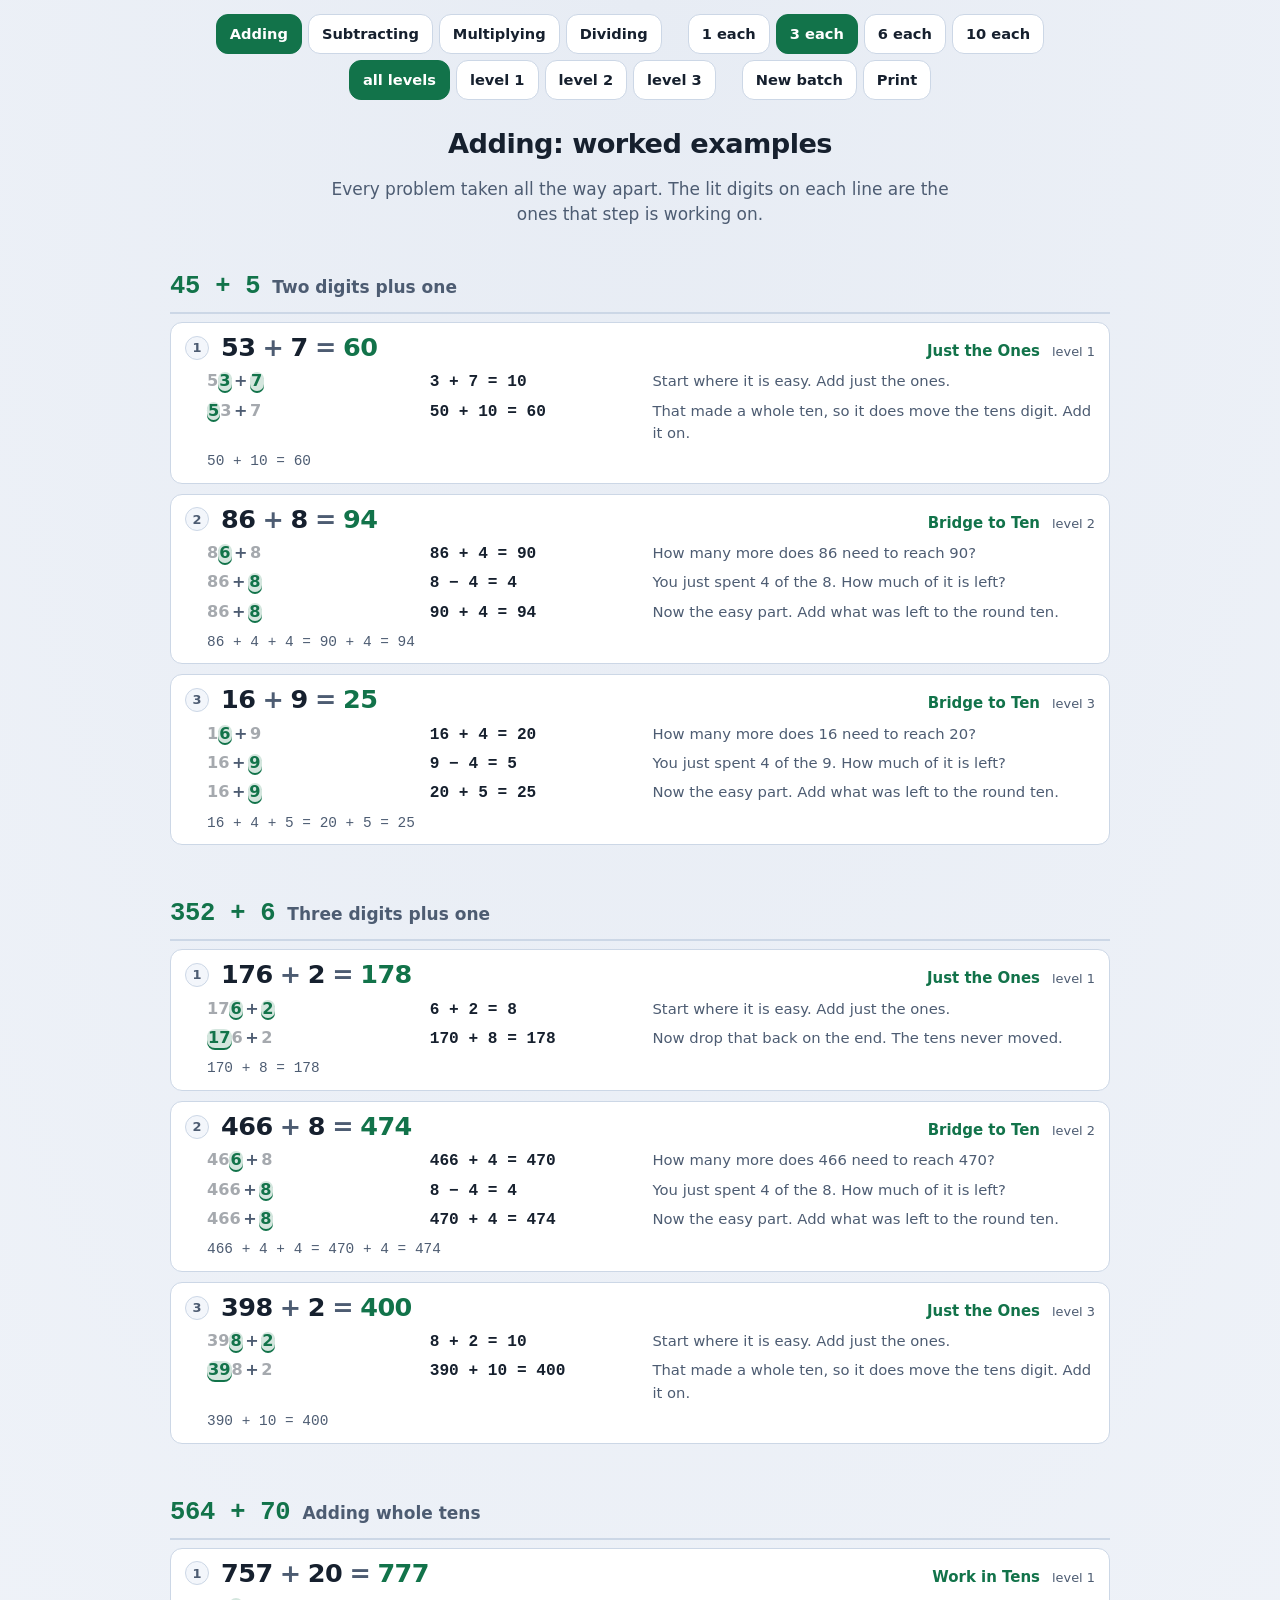
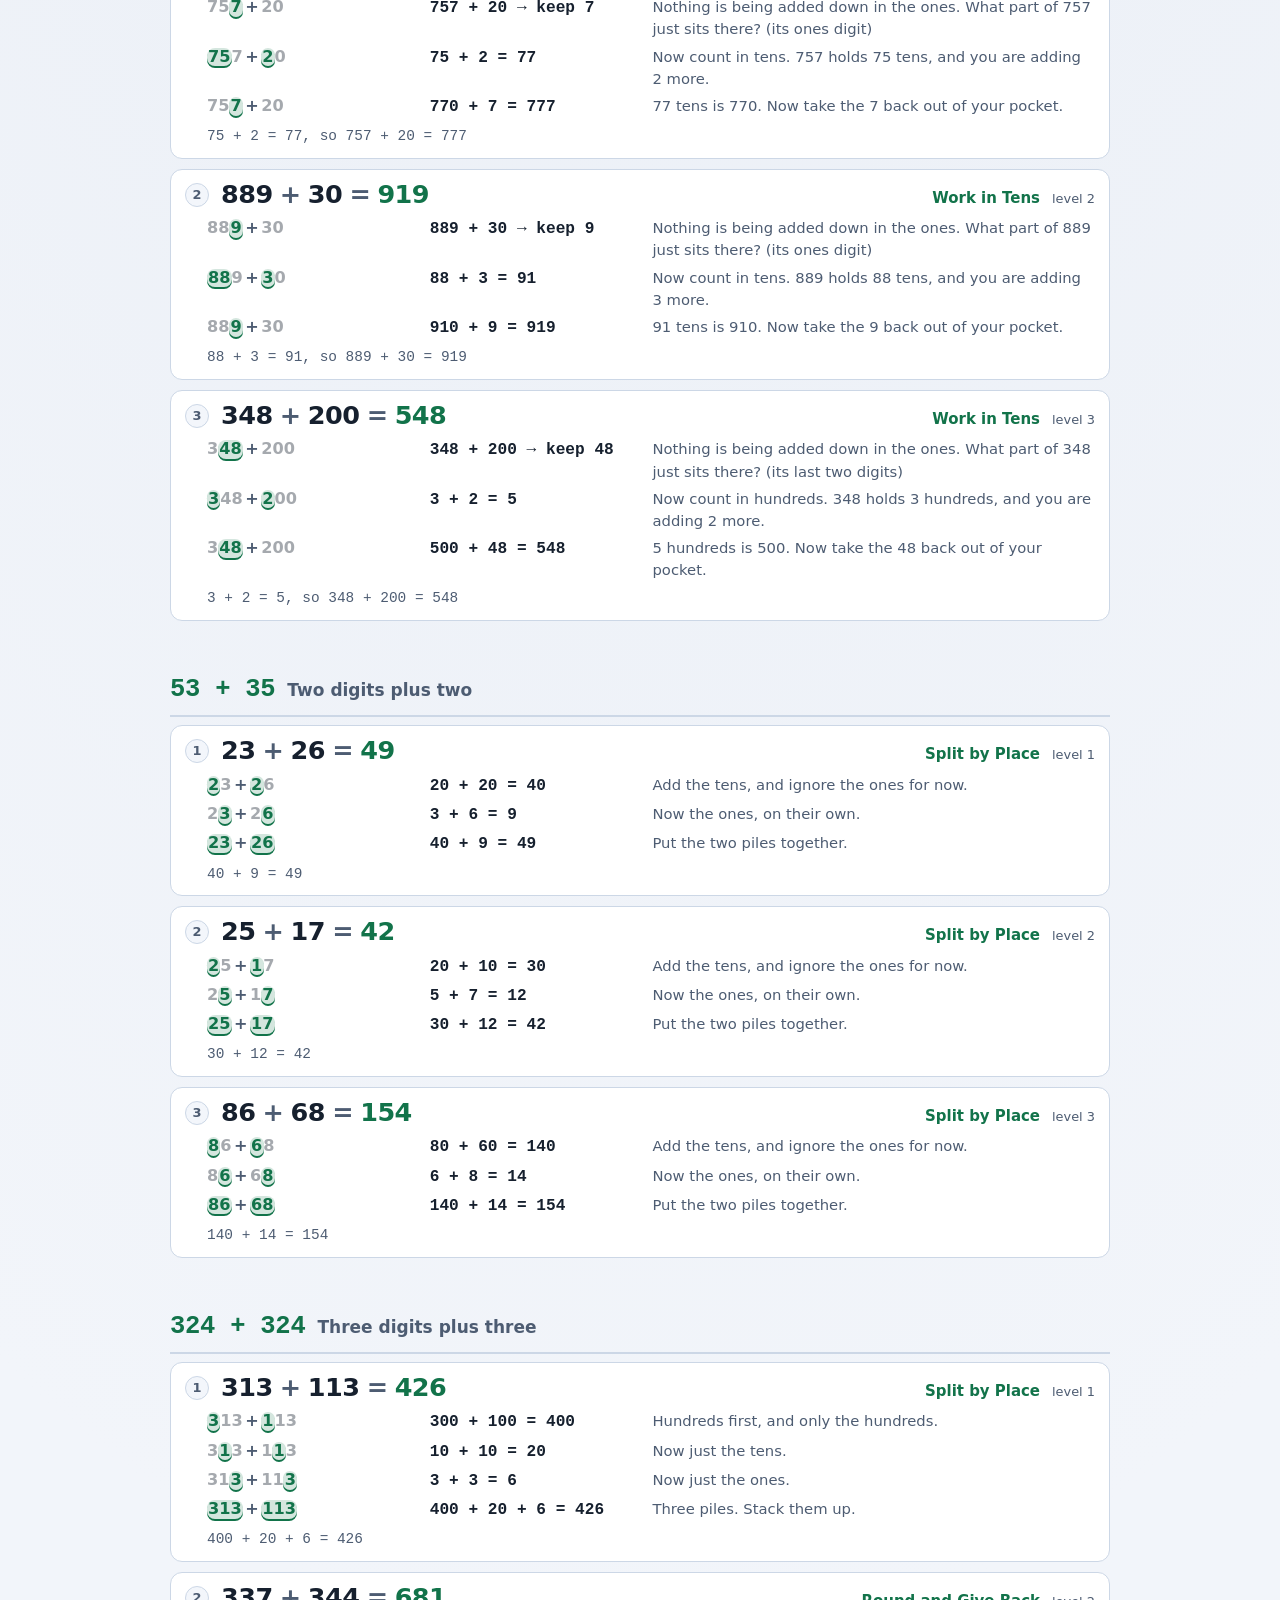
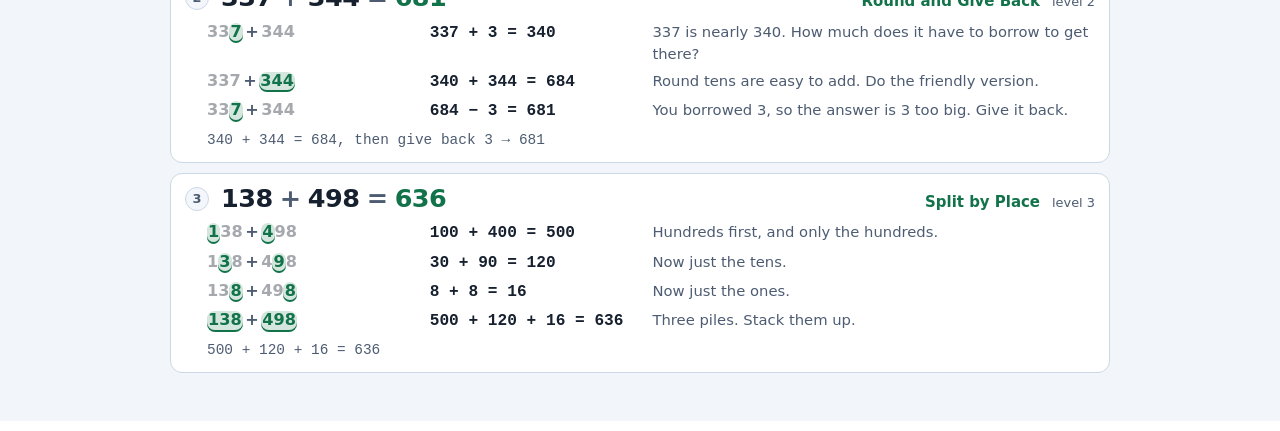
==== examples.html @ 5e605564 "Lots more worked examples, and fix what a content sweep turned up Printing every rung at every level" ====
<!DOCTYPE html>
<html lang="en">
<head>
<meta charset="utf-8">
<meta name="viewport" content="width=device-width, initial-scale=1, viewport-fit=cover">
<title>Number Dojo: worked examples</title>
<meta name="description" content="Fully worked step by step solutions for every kind of problem in Number Dojo. Printable.">
<script>
  (function () {
    var pref = 'auto';
    try {
      var slot = localStorage.getItem('nd.slot');
      if (slot !== '2' && slot !== '3') slot = '1';
      var key = slot === '1' ? 'nd.save.v1' : 'nd.save.v1.s' + slot;
      pref = (JSON.parse(localStorage.getItem(key) || '{}').theme) || 'auto';
    } catch (e) {}
    var light = pref === 'light' ||
      (pref !== 'dark' && window.matchMedia && window.matchMedia('(prefers-color-scheme: light)').matches);
    document.documentElement.dataset.theme = light ? 'light' : 'dark';
  })();
</script>
<link rel="stylesheet" href="css/dojo.css">
<link rel="icon" href="data:image/svg+xml,<svg xmlns='http://www.w3.org/2000/svg' viewBox='0 0 32 32'><text y='26' font-size='26'>&#129518;</text></svg>">
</head>
<body data-hue="grass">
<main id="sheetpage" class="screen"></main>
<div id="toast" class="hidden" role="status"></div>
<div id="fx" aria-hidden="true"></div>
<script type="module" src="js/examples.js"></script>
</body>
</html>
---- css/dojo.css ----
/* Number Dojo. One stylesheet, two themes, no frameworks.

   The type is big on purpose. This is read by an eight year old on a laptop he
   is leaning away from, and the working out is the content, so the numbers are
   the largest thing on the page and everything else gets out of their way.

   Each gym recolors the page through --key, set from body[data-hue], so the
   Spark Gym feels different from the Tide Gym without four stylesheets. */

:root {
  --bg: #101826;
  --bg2: #16202f;
  --card: #1b2739;
  --card2: #223046;
  --ink: #eef3fa;
  --ink-dim: #a3b3c9;
  --line: #2e4058;
  --key: #58d68d;
  --key-ink: #06231a;
  --gold: #ffd45e;
  --rose: #ff8a8d;
  --sky: #6ec6ff;
  --focus: #ffd45e;
  --shadow: 0 12px 34px rgba(0, 0, 0, .45);
  --radius: 16px;
}

html[data-theme="light"] {
  --bg: #f2f5fa;
  --bg2: #e7ecf4;
  --card: #ffffff;
  --card2: #f3f6fb;
  --ink: #16202e;
  --ink-dim: #4d5c72;
  --line: #ccd7e6;
  --key: #12734a;
  --key-ink: #ffffff;
  --gold: #8a6100;
  --rose: #b4262a;
  --sky: #14567f;
  --focus: #7a4a00;
  --shadow: 0 8px 24px rgba(24, 40, 64, .14);
}

/* Gym colors. Contrast is checked against both backgrounds: the dark values
   are the bright ones and the light theme overrides them below. */
body[data-hue="grass"]    { --key: #6ede8a; --key-ink: #08240f; }
body[data-hue="water"]    { --key: #6ec6ff; --key-ink: #052033; }
body[data-hue="electric"] { --key: #ffd45e; --key-ink: #2b2000; }
body[data-hue="rock"]     { --key: #d9b382; --key-ink: #2a1c08; }
body[data-hue="home"]     { --key: #b39cff; --key-ink: #16093a; }
html[data-theme="light"] body[data-hue="grass"]    { --key: #12734a; --key-ink: #fff; }
html[data-theme="light"] body[data-hue="water"]    { --key: #14567f; --key-ink: #fff; }
html[data-theme="light"] body[data-hue="electric"] { --key: #7a5200; --key-ink: #fff; }
html[data-theme="light"] body[data-hue="rock"]     { --key: #7a4b17; --key-ink: #fff; }
html[data-theme="light"] body[data-hue="home"]     { --key: #4b32a8; --key-ink: #fff; }

* { box-sizing: border-box; }
html, body {
  margin: 0; min-height: 100%;
  background: radial-gradient(120% 90% at 50% 0%, var(--bg2), var(--bg));
  color: var(--ink);
  font: 17px/1.5 ui-rounded, "Nunito", "Segoe UI", system-ui, -apple-system, sans-serif;
  -webkit-text-size-adjust: 100%;
}
body { display: flex; flex-direction: column; align-items: center; padding: 8px 10px 32px; overscroll-behavior-y: contain; }
.hidden { display: none !important; }
button { font: inherit; color: inherit; }
:focus-visible { outline: 3px solid var(--focus); outline-offset: 2px; border-radius: 8px; }

/* --------------------------------------------------------------- top bar --- */
#topbar {
  width: 100%; max-width: 880px; display: flex; align-items: center; gap: 12px;
  background: var(--card); border: 1px solid var(--line); border-radius: var(--radius);
  padding: 8px 12px; margin-bottom: 12px; box-shadow: var(--shadow);
}
#topbar .sprite.small { height: 46px; width: auto; cursor: pointer; }
.tinfo { flex: 1; min-width: 90px; }
.trow { display: flex; align-items: baseline; gap: 8px; }
.trow b { font-size: 1.02rem; }
.lvl { color: var(--key); font-weight: 700; font-size: .86rem; }
.bar { height: 8px; background: var(--card2); border-radius: 99px; overflow: hidden; border: 1px solid var(--line); }
.bar-fill { display: block; height: 100%; background: var(--key); transition: width .4s ease; }
.badges { display: flex; gap: 5px; }
.badge { width: 15px; height: 15px; border-radius: 4px; border: 2px solid var(--line); background: transparent; transform: rotate(45deg); }
.badge.won { border-color: transparent; box-shadow: 0 0 10px rgba(255, 212, 94, .5); }
.badge.b-grass.won { background: #6ede8a; } .badge.b-water.won { background: #6ec6ff; }
.badge.b-electric.won { background: #ffd45e; } .badge.b-rock.won { background: #d9b382; }

/* ---------------------------------------------------------------- screen --- */
.screen { width: 100%; max-width: 880px; display: flex; flex-direction: column; align-items: stretch; gap: 12px; }
.title { font-size: clamp(1.7rem, 6vw, 2.6rem); margin: 6px 0 0; text-align: center; letter-spacing: -.02em; }
.title.small { font-size: clamp(1.2rem, 4vw, 1.6rem); }
.kicker, .idea { text-align: center; color: var(--ink-dim); margin: 0 0 4px; }
.idea { max-width: 620px; margin: 0 auto 6px; }
.stats { display: flex; gap: 18px; justify-content: center; color: var(--ink-dim); font-size: .85rem; }

/* ----------------------------------------------------------------- gyms ---- */
.gyms { display: grid; grid-template-columns: repeat(2, 1fr); gap: 12px; }
.gym {
  background: var(--card); border: 2px solid var(--line); border-radius: var(--radius);
  padding: 16px 12px; cursor: pointer; text-align: center; display: flex; flex-direction: column;
  align-items: center; gap: 4px; transition: transform .12s ease, border-color .12s ease;
}
.gym:hover, .gym:focus-visible { transform: translateY(-3px); }
.gym.g-grass { border-color: #6ede8a55; } .gym.g-water { border-color: #6ec6ff55; }
.gym.g-electric { border-color: #ffd45e55; } .gym.g-rock { border-color: #d9b38255; }
.gsign { font-size: 2.6rem; line-height: 1; font-weight: 800; }
.gym.g-grass .gsign { color: #6ede8a; } .gym.g-water .gsign { color: #6ec6ff; }
.gym.g-electric .gsign { color: #ffd45e; } .gym.g-rock .gsign { color: #d9b382; }
html[data-theme="light"] .gym.g-grass .gsign { color: #12734a; }
html[data-theme="light"] .gym.g-water .gsign { color: #14567f; }
html[data-theme="light"] .gym.g-electric .gsign { color: #7a5200; }
html[data-theme="light"] .gym.g-rock .gsign { color: #7a4b17; }
.gname { font-weight: 800; font-size: 1.05rem; }
.gwhat { color: var(--ink-dim); font-size: .88rem; }
.gbadge { color: var(--gold); font-size: .8rem; font-weight: 700; }

/* ------------------------------------------------------------- move list --- */
.moves { display: grid; gap: 10px; }
.movecard {
  background: var(--card); border: 1px solid var(--line); border-radius: var(--radius);
  padding: 12px 14px; text-align: left; cursor: pointer; display: grid; gap: 3px;
  transition: border-color .12s ease, transform .12s ease;
}
.movecard:hover, .movecard:focus-visible { border-color: var(--key); transform: translateX(3px); }
.mtop { display: flex; align-items: baseline; gap: 10px; flex-wrap: wrap; }
.mmove { color: var(--key); font-size: 1.06rem; }
.mname { color: var(--ink-dim); font-size: .88rem; }
.mlv { margin-left: auto; display: flex; gap: 4px; }
.mblurb { font-size: .93rem; }
.mex { font-family: ui-monospace, "SFMono-Regular", Menlo, monospace; color: var(--ink-dim); font-size: .9rem; }
.mdone { font-size: .78rem; color: var(--ink-dim); }

/* A rung of the ladder. The example IS the label: "45 + 5" tells him what he is
   about to practice faster than any sentence can, so it gets the big type and
   the plain-English name sits underneath it. */
.movecard.rung .mtop { gap: 12px; align-items: center; }
.rnum {
  flex: none; width: 26px; height: 26px; border-radius: 99px;
  background: var(--card2); border: 1px solid var(--line);
  display: grid; place-items: center; font-size: .8rem; font-weight: 800; color: var(--ink-dim);
}
.rex {
  font-family: ui-monospace, "SFMono-Regular", Menlo, monospace;
  font-size: clamp(1.15rem, 4vw, 1.5rem); font-weight: 800; letter-spacing: -.01em;
  font-variant-numeric: tabular-nums; color: var(--key);
}
.movecard.rung .mblurb { color: var(--ink); font-size: .95rem; padding-left: 38px; }
.movecard.rung .mdone { padding-left: 38px; }

.pips { display: flex; gap: 5px; justify-content: center; }
.pips.big .pip { width: 14px; height: 14px; }
.pip { width: 9px; height: 9px; border-radius: 99px; background: var(--card2); border: 1px solid var(--line); display: block; }
.pip.on { background: var(--key); border-color: var(--key); }

/* ---------------------------------------------------------------- solve ---- */
.solve-head { display: flex; align-items: center; gap: 10px; }
.runpips { margin-left: auto; }
.chip {
  background: var(--card); border: 1px solid var(--line); border-radius: 99px;
  /* At least 36px tall. widthtest.html holds the line: these are hit with a
     finger, and 27px was not a target, it was a dare. */
  padding: 8px 14px; min-height: 36px; cursor: pointer; font-size: .85rem; font-weight: 700;
  display: inline-flex; align-items: center;
}
.chip.move { color: var(--key); border-color: var(--key); cursor: default; }
.chip.ghost:hover { border-color: var(--key); }
.problem { text-align: center; }
.bigsum {
  font-size: clamp(2.1rem, 9vw, 3.4rem); font-weight: 800; letter-spacing: -.02em;
  font-variant-numeric: tabular-nums; line-height: 1.15;
}
.bigsum.win { color: var(--key); }

/* The problem, with the part this step is working on lit up.
   Everything else is pushed back rather than hidden, because he still has to
   see the whole problem to know where the lit bit sits inside it. */
.bigsum .operand { white-space: nowrap; }
.bigsum .oper { margin: 0 .28em; color: var(--ink-dim); }
.bigsum .qmark { color: var(--key); }
.bigsum .answer { color: var(--key); }
.bigsum .dimd { opacity: .38; transition: opacity .25s ease; }
.bigsum .lit {
  color: var(--key);
  background: color-mix(in srgb, var(--key) 18%, transparent);
  box-shadow: 0 3px 0 0 var(--key);
  border-radius: 8px;
  padding: 0 .1em;
  margin: 0 -.02em;
  animation: pickup .38s ease;
  display: inline-block;
}
@keyframes pickup {
  0%   { transform: translateY(0)    scale(1);    background: transparent; box-shadow: 0 3px 0 0 transparent; }
  45%  { transform: translateY(-6px) scale(1.14); }
  100% { transform: translateY(0)    scale(1); }
}
.crumb { color: var(--ink-dim); font-size: .85rem; }
.stratline { color: var(--ink-dim); font-size: .9rem; max-width: 620px; margin: 2px auto 0; }
.sumwrap { min-height: 3.4rem; display: grid; place-items: center; }
.recap {
  font-family: ui-monospace, "SFMono-Regular", Menlo, monospace;
  text-align: center; color: var(--ink-dim); font-size: 1rem; padding: 2px 0;
}

/* ---------------------------------------------------------------- board ---- */
.boardwrap { background: var(--card); border: 1px solid var(--line); border-radius: var(--radius); padding: 6px; }
.boardwrap.empty { display: none; }
svg.board { width: 100%; height: auto; display: block; max-height: 260px; }
svg.board .axis, svg.board .tick { stroke: var(--line); stroke-width: 2; }
svg.board .tickno { fill: var(--ink-dim); font-size: 15px; text-anchor: middle; font-family: inherit; }
svg.board .arc { stroke: var(--key); stroke-width: 3; fill: none; stroke-linecap: round; }
svg.board .dot { fill: var(--key); }
svg.board .jlabel { fill: var(--ink); font-size: 17px; font-weight: 800; text-anchor: middle; font-family: inherit; }
svg.board .plabel, svg.board .alabel { fill: var(--ink); font-size: 18px; font-weight: 800; font-family: inherit; text-anchor: middle; }
svg.board .plabel { text-anchor: start; }
svg.board .ainner { fill: var(--ink); font-size: 17px; font-weight: 700; text-anchor: middle; font-family: inherit; }
svg.board .jump { animation: fadein .35s ease both; }
svg.board .start .dot { fill: var(--ink-dim); }
svg.board .start .jlabel { fill: var(--ink-dim); font-size: 15px; }
svg.board .blk { stroke: var(--line); }
svg.board .blk.hund { fill: color-mix(in srgb, var(--key) 55%, transparent); }
svg.board .blk.ten  { fill: color-mix(in srgb, var(--key) 75%, transparent); }
svg.board .blk.one  { fill: var(--gold); }
svg.board .arect { fill: color-mix(in srgb, var(--key) 26%, transparent); stroke: var(--key); stroke-width: 2; }
svg.board .arect.a1 { fill: color-mix(in srgb, var(--gold) 26%, transparent); stroke: var(--gold); }
svg.board .arect.a2 { fill: color-mix(in srgb, var(--sky) 26%, transparent); stroke: var(--sky); }
svg.board .grid { stroke: var(--line); stroke-width: 1; opacity: .55; }
svg.board .apart.dim .arect { opacity: .28; }
svg.board .ring { fill: none; stroke: var(--key); stroke-width: 2; stroke-dasharray: 5 4; }
svg.board .pip { fill: var(--key); }
svg.board .pip.over { fill: var(--rose); }
svg.board .grp.dim { opacity: .3; }
@keyframes fadein { from { opacity: 0; transform: translateY(6px); } to { opacity: 1; transform: none; } }

/* ----------------------------------------------------------------- work ---- */
.work { display: grid; gap: 8px; }
.wrow {
  display: flex; gap: 12px; align-items: center;
  background: var(--card); border: 1px solid var(--line); border-radius: 12px; padding: 8px 12px;
}
.wrow.done { opacity: .8; }
.wrow.live { border-color: var(--key); border-width: 2px; align-items: flex-start; background: var(--card2); }
.wrow.told { box-shadow: inset 0 0 0 2px var(--gold); }
.wrow.pop { animation: pop .26s ease; }
@keyframes pop { 50% { transform: scale(1.025); } }
.wn {
  flex: none; width: 26px; height: 26px; border-radius: 99px; background: var(--card2);
  border: 1px solid var(--line); display: grid; place-items: center; font-size: .82rem; font-weight: 800;
}
.wrow.live .wn { background: var(--key); color: var(--key-ink); border-color: var(--key); }
.wq { flex: 1; }
.prompt { font-size: 1.02rem; margin-bottom: 6px; }
.wline { font-family: ui-monospace, "SFMono-Regular", Menlo, monospace; font-size: 1.15rem; font-weight: 700; }
.wline.big { font-size: clamp(1.5rem, 5.4vw, 2.1rem); display: flex; align-items: center; gap: 4px; flex-wrap: wrap; }
.wline.center { justify-content: center; }
.wtick { color: var(--key); font-weight: 900; margin-left: auto; }
.unit { color: var(--ink-dim); font-size: .82rem; margin-top: 4px; }
.demo .wrow { align-items: flex-start; }

.blank {
  font: inherit; font-family: ui-monospace, Menlo, monospace; font-size: 1em; font-weight: 800;
  width: 3.4em; min-width: 3.4em; text-align: center; padding: 2px 6px;
  background: var(--bg); color: var(--ink);
  border: 3px dashed var(--key); border-radius: 10px;
}
.blank:focus { outline: none; border-style: solid; box-shadow: 0 0 0 4px color-mix(in srgb, var(--key) 30%, transparent); }
.blank.shake { animation: shake .38s; border-color: var(--rose); }
@keyframes shake { 10%, 90% { transform: translateX(-3px); } 30%, 70% { transform: translateX(5px); } 50% { transform: translateX(-6px); } }

/* ---------------------------------------------------------------- buddy ---- */
.buddybar { display: flex; align-items: center; gap: 12px; }
.sprite { image-rendering: pixelated; }
.sprite.big { height: 84px; width: auto; }
.sprite.huge { height: 132px; width: auto; }
.sprite.mid { height: 56px; width: auto; }
.bubble {
  flex: 1; background: var(--card); border: 1px solid var(--line); border-radius: 14px;
  padding: 10px 14px; position: relative; font-size: 1.02rem; min-height: 42px; display: flex; align-items: center;
}
.bubble::before {
  content: ''; position: absolute; left: -8px; top: 18px;
  border: 8px solid transparent; border-right-color: var(--line); border-left: 0;
}
.bubble.warm { border-color: var(--key); }
.bubble.cool { border-color: var(--gold); }
.hop { animation: hop .5s ease; }
.wobble { animation: wobble .45s ease; }
.spin { animation: spin .7s ease; }
.grow { animation: grow 1.1s ease; }
@keyframes hop { 30% { transform: translateY(-16px) scale(1.06); } 60% { transform: translateY(0) scale(.97); } }
@keyframes wobble { 20% { transform: rotate(-9deg); } 45% { transform: rotate(8deg); } 70% { transform: rotate(-5deg); } }
@keyframes spin { 40% { transform: rotate(360deg) scale(1.14); } }
@keyframes grow { 0% { transform: scale(1); filter: brightness(1); } 45% { transform: scale(1.5); filter: brightness(3); } 100% { transform: scale(1); } }

/* ------------------------------------------------------------------ pad ---- */
.pad { display: grid; grid-template-columns: repeat(3, 1fr); gap: 8px; max-width: 420px; width: 100%; margin: 0 auto; }
.key {
  background: var(--card); border: 1px solid var(--line); border-radius: 14px;
  padding: 14px 0; font-size: 1.5rem; font-weight: 800; cursor: pointer;
  font-variant-numeric: tabular-nums; transition: transform .06s ease, background .12s ease;
}
.key:active { transform: scale(.94); background: var(--card2); }
.key.go { background: var(--key); color: var(--key-ink); border-color: var(--key); font-size: 1.1rem; }
.key.del { font-size: 1.2rem; }

/* --------------------------------------------------------------- buttons --- */
.extras { display: flex; gap: 10px; flex-wrap: wrap; justify-content: center; }
.btn {
  background: var(--card); border: 1px solid var(--line); border-radius: 12px;
  padding: 11px 18px; font-weight: 700; cursor: pointer;
}
.btn:hover { border-color: var(--key); }
.btn.primary { background: var(--key); color: var(--key-ink); border-color: var(--key); }
.btn.danger { border-color: var(--rose); color: var(--rose); }
.btn:disabled { opacity: .5; cursor: default; }

/* ---------------------------------------------------------------- reward --- */
.reward .score { text-align: center; color: var(--ink-dim); }
.rewardstage { display: grid; place-items: center; padding: 8px 0; }
.notes { display: grid; gap: 8px; justify-items: center; text-align: center; }
.note { color: var(--ink-dim); }
.note.big { color: var(--ink); font-size: 1.12rem; font-weight: 700; display: flex; align-items: center; gap: 10px; }
.note.dim { font-size: .86rem; }

/* ----------------------------------------------------------------- pick ---- */
.choices { display: flex; gap: 12px; flex-wrap: wrap; justify-content: center; }
.choice {
  background: var(--card); border: 2px solid var(--line); border-radius: var(--radius);
  padding: 14px 18px; cursor: pointer; display: grid; justify-items: center; gap: 4px; min-width: 140px;
}
.choice:hover, .choice.active { border-color: var(--key); }

/* ----------------------------------------------------------------- team ---- */
.teamgrid { display: grid; grid-template-columns: repeat(auto-fill, minmax(104px, 1fr)); gap: 10px; }
.tcard {
  background: var(--card); border: 1px solid var(--line); border-radius: 12px; padding: 8px 4px;
  display: grid; justify-items: center; gap: 2px; cursor: pointer; text-align: center;
}
.tcard.locked { opacity: .45; cursor: default; }
.tcard.active { border-color: var(--key); border-width: 2px; }
.silhouette { height: 56px; display: grid; place-items: center; font-size: 1.8rem; color: var(--ink-dim); }
.tname { font-size: .84rem; font-weight: 700; }
.tswap { font-size: .7rem; color: var(--ink-dim); }

/* ---------------------------------------------------------------- sheet ---- */
#sheet { position: fixed; inset: 0; background: rgba(0, 0, 0, .55); display: grid; place-items: center; padding: 12px; z-index: 40; }
#sheet-card {
  background: var(--bg2); border: 1px solid var(--line); border-radius: 18px;
  max-width: 720px; width: 100%; max-height: 88vh; overflow: auto; padding: 20px; position: relative;
  box-shadow: var(--shadow);
}
#sheet-close {
  position: absolute; right: 8px; top: 6px; background: none; border: 0;
  font-size: 1.7rem; cursor: pointer; line-height: 1;
  width: 44px; height: 44px; display: grid; place-items: center; border-radius: 99px;
}
#sheet-close:hover { background: var(--card); }
.sheet-title { margin: 0 0 10px; }
.howto { line-height: 1.7; padding-left: 20px; }
.dim { color: var(--ink-dim); font-size: .88rem; }
.gtable { display: grid; gap: 4px; margin: 8px 0; }
.gt-head { font-weight: 800; margin-top: 10px; color: var(--key); }
.gt-row { display: grid; gap: 1px; padding: 6px 8px; background: var(--card); border-radius: 8px; font-size: .88rem; }

/* ----------------------------------------------------------------- toast --- */
#toast {
  position: fixed; left: 50%; bottom: 18px; transform: translateX(-50%);
  background: var(--card); border: 1px solid var(--key); border-radius: 99px;
  padding: 10px 18px; z-index: 50; box-shadow: var(--shadow); font-weight: 700; max-width: 90vw; text-align: center;
}

/* -------------------------------------------------------------------- fx --- */
#fx { position: fixed; inset: 0; pointer-events: none; z-index: 60; overflow: hidden; }
.spark {
  position: fixed; width: 8px; height: 8px; border-radius: 99px; background: var(--gold);
  animation: fly .8s ease-out var(--wait) both;
}
@keyframes fly { from { transform: translate(0, 0) scale(1); opacity: 1; } to { transform: translate(var(--dx), var(--dy)) scale(0); opacity: 0; } }
.confetti {
  position: fixed; top: -20px; width: 9px; height: 14px; border-radius: 2px;
  animation: fall 2s linear var(--wait) both;
}
@keyframes fall { to { transform: translate(var(--drift), 105vh) rotate(var(--spin)); opacity: .85; } }

@media (prefers-reduced-motion: reduce) {
  *, *::before, *::after { animation-duration: .01ms !important; transition-duration: .01ms !important; }
}

/* ----------------------------------------------------------------- phone --- */
@media (max-width: 620px) {
  body { font-size: 16px; padding: 6px 8px 24px; }
  .gyms { grid-template-columns: 1fr 1fr; }
  .wrow { padding: 8px 10px; gap: 8px; }
  .sprite.big { height: 66px; }
  .sprite.huge { height: 104px; }
  #topbar { gap: 8px; padding: 6px 8px; }
  #topbar .sprite.small { height: 38px; }
  .badges { display: none; }
  svg.board { max-height: 190px; }
}

/* ------------------------------------------------- the worked examples page --- */
#sheetpage { max-width: 940px; }
.exbar { display: flex; flex-wrap: wrap; gap: 6px; align-items: center; justify-content: center; padding: 6px 0; }
.exbar .btn { padding: 8px 13px; font-size: .86rem; }
.exgap { width: 14px; }
.exsec { margin: 22px 0 6px; }
.exsech {
  display: flex; align-items: baseline; gap: 12px; flex-wrap: wrap;
  font-size: 1rem; font-weight: 700; margin: 0 0 8px;
  border-bottom: 2px solid var(--line); padding-bottom: 6px;
}
.exsech span { color: var(--ink-dim); font-weight: 600; }
.ex {
  background: var(--card); border: 1px solid var(--line); border-radius: 12px;
  padding: 10px 14px; margin-bottom: 10px; break-inside: avoid;
}
.exhead { display: flex; align-items: baseline; gap: 12px; flex-wrap: wrap; }
.exhead .bigsum { font-size: 1.5rem; }
.exn {
  flex: none; width: 24px; height: 24px; border-radius: 99px; background: var(--card2);
  border: 1px solid var(--line); display: grid; place-items: center; font-size: .76rem; font-weight: 800;
  color: var(--ink-dim); align-self: center;
}
.exmethod { color: var(--key); font-weight: 700; font-size: .88rem; margin-left: auto; }
.exlv { color: var(--ink-dim); font-size: .76rem; }
.exsteps { margin: 8px 0 0; padding-left: 22px; display: grid; gap: 5px; }
.exsteps li { display: grid; grid-template-columns: minmax(96px, 1fr) minmax(120px, 1fr) 2.1fr; gap: 12px; align-items: baseline; }
.bigsum.mini { font-size: .95rem; font-weight: 700; letter-spacing: 0; }
.bigsum.mini .lit { box-shadow: 0 2px 0 0 var(--key); animation: none; padding: 0 .08em; }
.bigsum.mini .oper { margin: 0 .16em; }
.exline { font-family: ui-monospace, "SFMono-Regular", Menlo, monospace; font-weight: 700; font-size: .95rem; }
.exsay { color: var(--ink-dim); font-size: .87rem; }
.exrecap { font-family: ui-monospace, Menlo, monospace; color: var(--ink-dim); font-size: .85rem; margin-top: 7px; padding-left: 22px; }

@media (max-width: 700px) {
  .exsteps li { grid-template-columns: 1fr; gap: 2px; }
  .exhead .bigsum { font-size: 1.25rem; }
  .exmethod { margin-left: 0; }
}

/* Printing. Ink is expensive and a dark page eats a cartridge. */
@media print {
  html, body { background: #fff !important; color: #000 !important; }
  .exbar, #fx, #toast, .idea { display: none !important; }
  .ex { border: 1px solid #bbb; background: #fff; box-shadow: none; }
  .exn { border-color: #bbb; background: #fff; color: #444; }
  .exsech { border-bottom-color: #666; }
  .exsay, .exlv, .exrecap, .exsech span { color: #444 !important; }
  .exmethod, .rex, .bigsum .answer, .bigsum .qmark { color: #000 !important; }
  .bigsum .lit { background: #eee !important; box-shadow: 0 2px 0 0 #000 !important; color: #000 !important; }
  .bigsum .dimd { opacity: .45; }
  .title { font-size: 1.3rem; }
}
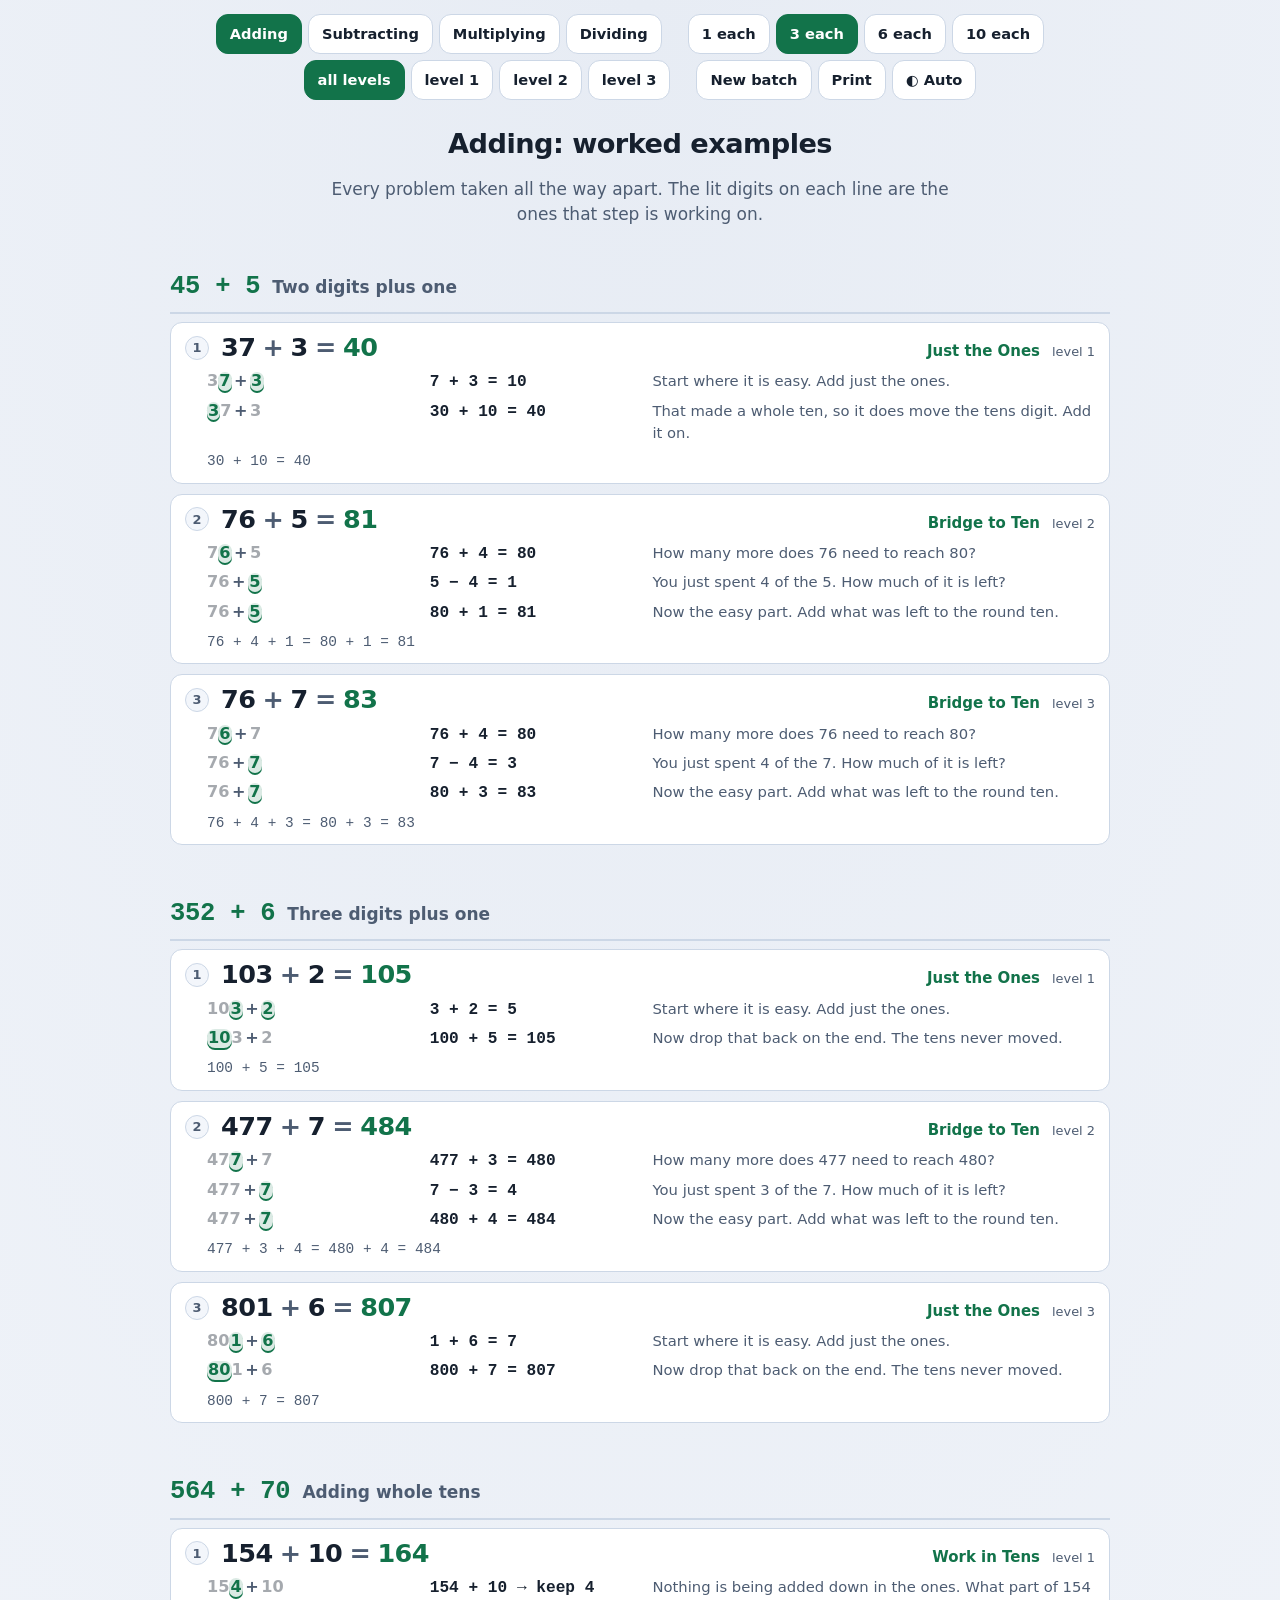
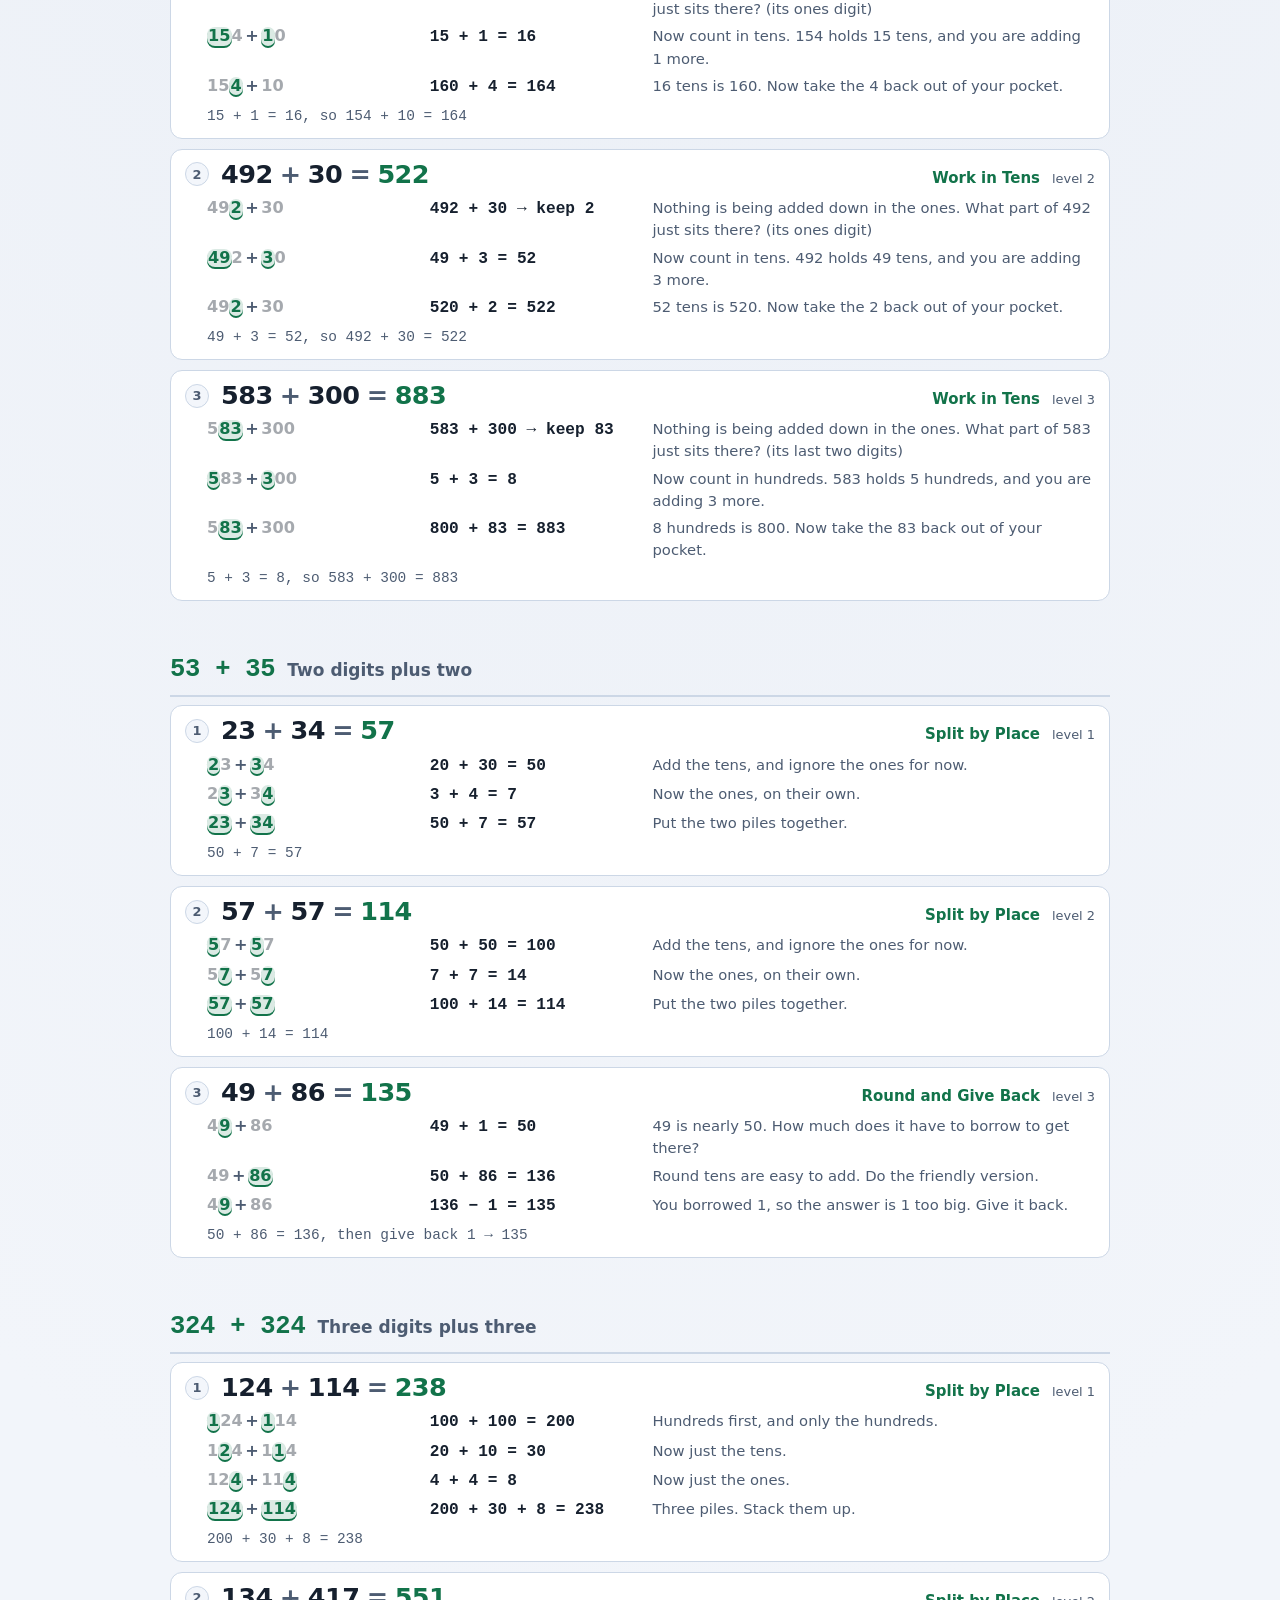
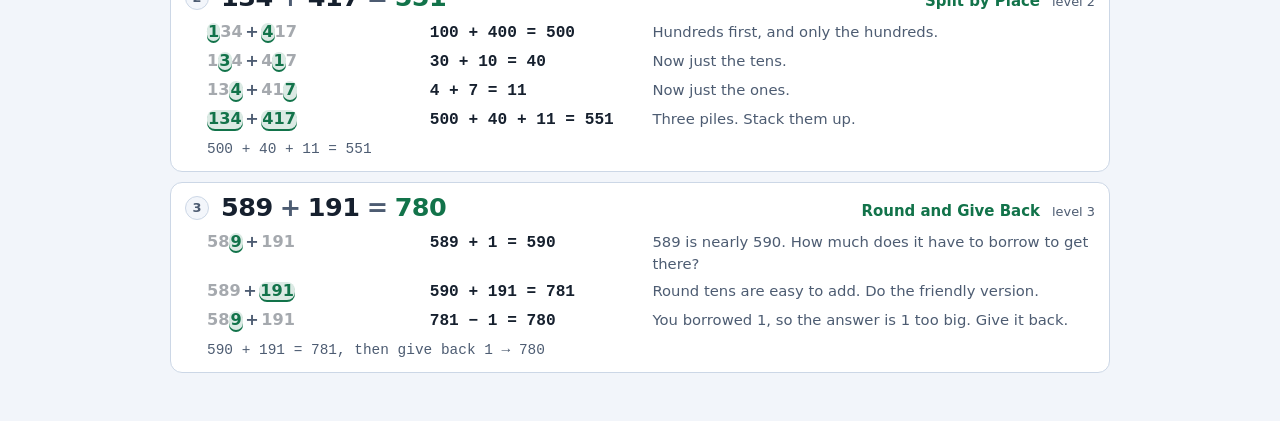
==== commit 9241137d: "Mark the step you are on, and a light/dark toggle In a walkthrough every revealed step looked the sa" ====
--- a/examples.html
+++ b/examples.html
@@ -5,6 +5,7 @@
 <meta name="viewport" content="width=device-width, initial-scale=1, viewport-fit=cover">
 <title>Number Dojo: worked examples</title>
 <meta name="description" content="Fully worked step by step solutions for every kind of problem in Number Dojo. Printable.">
+<meta name="theme-color" content="#101826">
 <script>
   (function () {
     var pref = 'auto';
@@ -17,6 +18,10 @@
     var light = pref === 'light' ||
       (pref !== 'dark' && window.matchMedia && window.matchMedia('(prefers-color-scheme: light)').matches);
     document.documentElement.dataset.theme = light ? 'light' : 'dark';
+    if (light) {
+      var bar = document.querySelector('meta[name="theme-color"]');
+      if (bar) bar.setAttribute('content', '#f2f5fa');
+    }
   })();
 </script>
 <link rel="stylesheet" href="css/dojo.css">
--- a/css/dojo.css
+++ b/css/dojo.css
@@ -49,6 +49,7 @@
 body[data-hue="electric"] { --key: #ffd45e; --key-ink: #2b2000; }
 body[data-hue="rock"]     { --key: #d9b382; --key-ink: #2a1c08; }
 body[data-hue="home"]     { --key: #b39cff; --key-ink: #16093a; }
+html[data-theme="light"] .bigsum .lit { background: color-mix(in srgb, var(--key) 15%, #fff); }
 html[data-theme="light"] body[data-hue="grass"]    { --key: #12734a; --key-ink: #fff; }
 html[data-theme="light"] body[data-hue="water"]    { --key: #14567f; --key-ink: #fff; }
 html[data-theme="light"] body[data-hue="electric"] { --key: #7a5200; --key-ink: #fff; }
@@ -70,12 +71,15 @@
 
 /* --------------------------------------------------------------- top bar --- */
 #topbar {
-  width: 100%; max-width: 880px; display: flex; align-items: center; gap: 12px;
+  /* Wraps rather than overflows. On a 320px phone the buddy and the XP bar keep
+     the first line and the chips drop to a second, which is better than any of
+     them being unreachable off the right edge. */
+  width: 100%; max-width: 880px; display: flex; align-items: center; gap: 12px; flex-wrap: wrap;
   background: var(--card); border: 1px solid var(--line); border-radius: var(--radius);
   padding: 8px 12px; margin-bottom: 12px; box-shadow: var(--shadow);
 }
 #topbar .sprite.small { height: 46px; width: auto; cursor: pointer; }
-.tinfo { flex: 1; min-width: 90px; }
+.tinfo { flex: 1 1 90px; min-width: 90px; }
 .trow { display: flex; align-items: baseline; gap: 8px; }
 .trow b { font-size: 1.02rem; }
 .lvl { color: var(--key); font-weight: 700; font-size: .86rem; }
@@ -166,6 +170,7 @@
 }
 .chip.move { color: var(--key); border-color: var(--key); cursor: default; }
 .chip.ghost:hover { border-color: var(--key); }
+.chip.theme { font-size: 1.05rem; padding: 8px 11px; line-height: 1; }
 .problem { text-align: center; }
 .bigsum {
   font-size: clamp(2.1rem, 9vw, 3.4rem); font-weight: 800; letter-spacing: -.02em;
@@ -183,16 +188,22 @@
 .bigsum .dimd { opacity: .38; transition: opacity .25s ease; }
 .bigsum .lit {
   color: var(--key);
-  background: color-mix(in srgb, var(--key) 18%, transparent);
-  box-shadow: 0 3px 0 0 var(--key);
+  background: color-mix(in srgb, var(--key) 20%, transparent);
+  /* Inset, so the underline costs no layout and cannot nudge the baseline of
+     the digits either side of it. */
+  box-shadow: inset 0 -3px 0 0 var(--key);
   border-radius: 8px;
   padding: 0 .1em;
   margin: 0 -.02em;
   animation: pickup .38s ease;
   display: inline-block;
 }
+/* The animation moves the digits and nothing else. It used to clear the
+   background and the underline on its first frame, which meant the highlight
+   did not exist until the animation had finished: invisible in a paused tab, in
+   a headless render, and for the fraction of a second that matters most. */
 @keyframes pickup {
-  0%   { transform: translateY(0)    scale(1);    background: transparent; box-shadow: 0 3px 0 0 transparent; }
+  0%   { transform: translateY(0)    scale(1); }
   45%  { transform: translateY(-6px) scale(1.14); }
   100% { transform: translateY(0)    scale(1); }
 }
@@ -243,6 +254,17 @@
 .wrow.done { opacity: .8; }
 .wrow.live { border-color: var(--key); border-width: 2px; align-items: flex-start; background: var(--card2); }
 .wrow.told { box-shadow: inset 0 0 0 2px var(--gold); }
+/* The step just uncovered in a walkthrough. Same treatment as the live blank on
+   the solve screen, so "the one you are on" looks the same whether he is
+   watching it done or doing it. Marked by border and colour rather than by
+   dimming its neighbours, because fading text he still has to read back is a
+   poor trade. */
+.wrow.just { border-color: var(--key); border-width: 2px; background: var(--card2); opacity: 1; animation: uncover .32s ease; }
+.wrow.just .wn { background: var(--key); color: var(--key-ink); border-color: var(--key); }
+@keyframes uncover {
+  from { opacity: 0; transform: translateY(-7px); }
+  to   { opacity: 1; transform: none; }
+}
 .wrow.pop { animation: pop .26s ease; }
 @keyframes pop { 50% { transform: scale(1.025); } }
 .wn {
